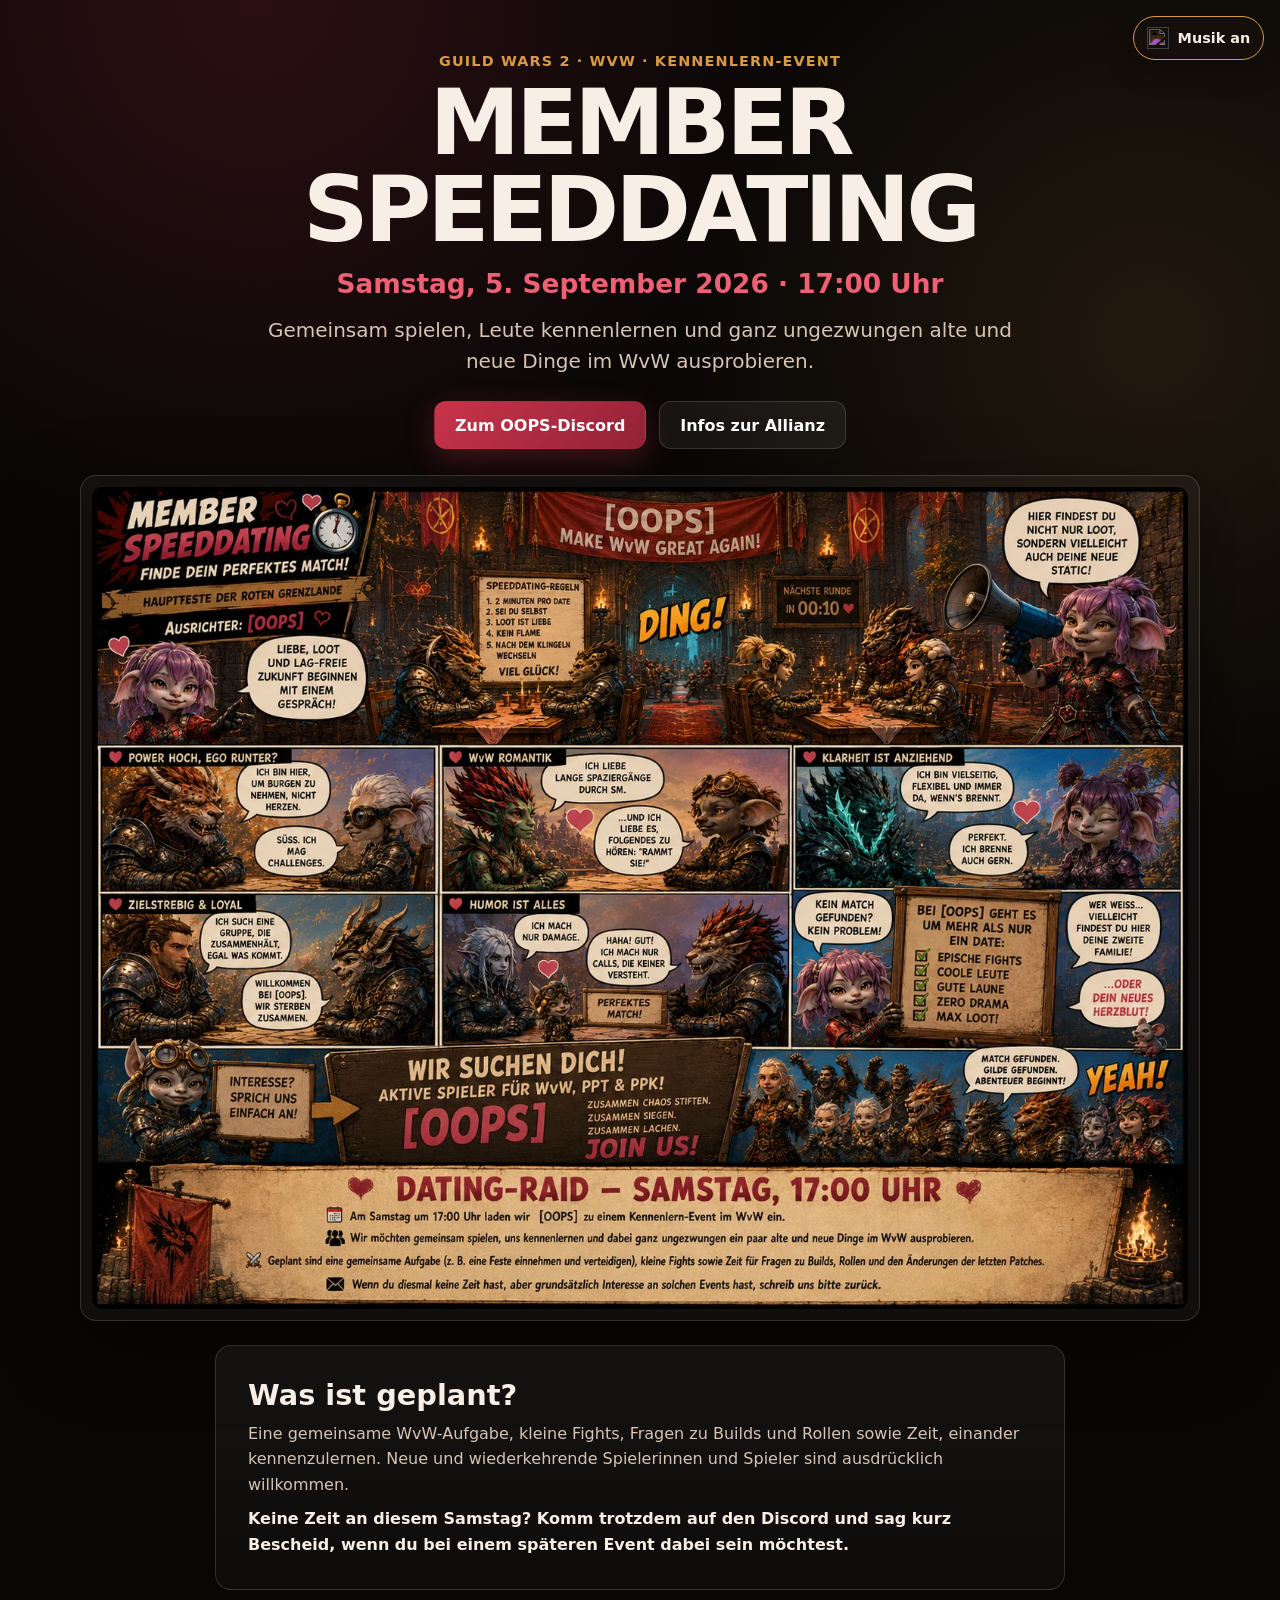
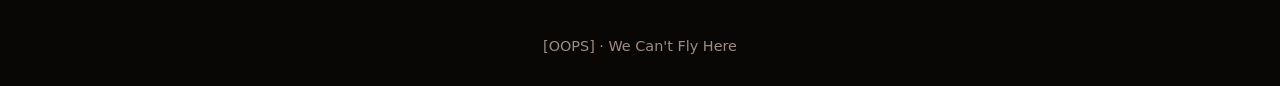
==== index.html @ 7dc0549f "Update index.html" ====
<!doctype html>
<html lang="de">
<head>
  <meta charset="utf-8">
  <meta name="viewport" content="width=device-width, initial-scale=1">
  <meta name="description" content="[OOPS] Member Speeddating: Kennenlern-Event im Guild Wars 2 WvW am Samstag, 1. August 2026, um 17:00 Uhr.">
  <meta name="theme-color" content="#120b09">
  <meta property="og:title" content="[OOPS] Member Speeddating – Samstag, 17:00 Uhr">
  <meta property="og:description" content="Gemeinsam spielen, Leute kennenlernen und WvW ausprobieren. Komm auf unseren Discord!">
  <meta property="og:type" content="website">
  <meta property="og:image" content="assets/speeddating.webp">
  <title>[OOPS] Member Speeddating – Samstag, 17:00 Uhr</title>
  <link rel="preload" href="assets/speeddating.webp" as="image" type="image/webp">
  <link rel="preload" href="OOPS-Dating-Raid.mp3" as="audio" type="audio/mpeg">
  <link rel="stylesheet" href="styles.css">
</head>
<body>
  <audio id="background-music" src="OOPS-Dating-Raid.mp3" autoplay loop preload="auto" playsinline aria-hidden="true"></audio>

  <button class="sound-toggle" id="sound-toggle" type="button" aria-label="Hintergrundmusik stummschalten" aria-pressed="false" title="Hintergrundmusik stummschalten">
    <img src="https://upload.wikimedia.org/wikipedia/commons/3/3f/Mute_Icon.svg" width="24" height="24" alt="">
    <span class="sound-toggle-label">Ton aus</span>
  </button>

  <main>
    <section class="hero" aria-labelledby="event-title">
      <div class="eyebrow">Guild Wars 2 · WvW · Kennenlern-Event</div>
      <h1 id="event-title">Member Speeddating</h1>
      <p class="date"><time datetime="2026-09-05T17:00:00+02:00">Samstag, 5. September 2026 · 17:00 Uhr</time></p>
      <p class="intro">Gemeinsam spielen, Leute kennenlernen und ganz ungezwungen alte und neue Dinge im WvW ausprobieren.</p>

      <div class="actions" aria-label="Wichtige Links">
        <a class="button primary" href="https://discord.gg/EwYqEqCdZz" target="_blank" rel="noopener noreferrer">Zum OOPS-Discord</a>
        <a class="button secondary" href="https://gw2mists.com/de/alliances/We%20Cant%20Fly%20Here" target="_blank" rel="noopener noreferrer">Infos zur Allianz</a>
      </div>

      <figure class="flyer">
        <img src="assets/speeddating.webp" width="1400" height="1050" alt="Flyer zum OOPS Member Speeddating mit Informationen zum WvW-Kennenlern-Event am Samstag um 17 Uhr.">
      </figure>

      <div class="event-info">
        <h2>Was ist geplant?</h2>
        <p>Eine gemeinsame WvW-Aufgabe, kleine Fights, Fragen zu Builds und Rollen sowie Zeit, einander kennenzulernen. Neue und wiederkehrende Spielerinnen und Spieler sind ausdrücklich willkommen.</p>
        <p class="note">Keine Zeit an diesem Samstag? Komm trotzdem auf den Discord und sag kurz Bescheid, wenn du bei einem späteren Event dabei sein möchtest.</p>
      </div>
    </section>
  </main>

  <footer>
    <span>[OOPS] · We Can't Fly Here</span>
  </footer>

  <script>
    const backgroundMusic = document.getElementById('background-music');
    const soundToggle = document.getElementById('sound-toggle');
    const soundToggleLabel = soundToggle.querySelector('.sound-toggle-label');

    backgroundMusic.volume = 0.4;

    function updateSoundToggle() {
      const isMuted = backgroundMusic.muted;
      const actionText = isMuted ? 'Ton an' : 'Ton aus';
      const accessibleText = isMuted
        ? 'Hintergrundmusik einschalten'
        : 'Hintergrundmusik stummschalten';

      soundToggle.classList.toggle('is-muted', isMuted);
      soundToggle.setAttribute('aria-pressed', String(isMuted));
      soundToggle.setAttribute('aria-label', accessibleText);
      soundToggle.title = accessibleText;
      soundToggleLabel.textContent = actionText;
    }

    async function startBackgroundMusic() {
      try {
        await backgroundMusic.play();
        soundToggle.classList.remove('needs-start');
        updateSoundToggle();
        return true;
      } catch (error) {
        soundToggle.classList.add('needs-start');
        soundToggle.setAttribute('aria-label', 'Hintergrundmusik starten');
        soundToggle.title = 'Hintergrundmusik starten';
        soundToggleLabel.textContent = 'Musik an';
        return false;
      }
    }

    soundToggle.addEventListener('click', async () => {
      if (backgroundMusic.paused) {
        backgroundMusic.muted = false;
        await startBackgroundMusic();
        return;
      }

      backgroundMusic.muted = !backgroundMusic.muted;
      updateSoundToggle();
    });

    async function startAfterInteraction(event) {
      if (event.target instanceof Element && event.target.closest('#sound-toggle')) {
        return;
      }

      const started = await startBackgroundMusic();
      if (started) {
        document.removeEventListener('click', startAfterInteraction);
        document.removeEventListener('keydown', startAfterInteraction);
      }
    }

    document.addEventListener('click', startAfterInteraction);
    document.addEventListener('keydown', startAfterInteraction);
    startBackgroundMusic();
  </script>
</body>
</html>
---- styles.css ----
:root {
  color-scheme: dark;
  --bg: #090706;
  --panel: #17100d;
  --text: #f7eee5;
  --muted: #d7c4b2;
  --red: #c9344a;
  --red-light: #ee6074;
  --gold: #d89b45;
  --line: rgba(255,255,255,.14);
  --shadow: 0 24px 70px rgba(0,0,0,.5);
}

* { box-sizing: border-box; }
html { scroll-behavior: smooth; }
body {
  margin: 0;
  min-height: 100vh;
  font-family: Inter, ui-sans-serif, system-ui, -apple-system, BlinkMacSystemFont, "Segoe UI", sans-serif;
  color: var(--text);
  background:
    radial-gradient(circle at 20% 0%, rgba(201,52,74,.18), transparent 34rem),
    radial-gradient(circle at 90% 20%, rgba(216,155,69,.12), transparent 30rem),
    var(--bg);
}

main { padding: clamp(1rem, 4vw, 3.5rem) 1rem 2rem; }
.hero { width: min(1120px, 100%); margin: 0 auto; text-align: center; }
.eyebrow {
  display: inline-block;
  margin-bottom: .7rem;
  color: var(--gold);
  font-weight: 800;
  letter-spacing: .08em;
  text-transform: uppercase;
  font-size: clamp(.72rem, 1.8vw, .9rem);
}
h1 {
  margin: 0;
  font-size: clamp(2.4rem, 8vw, 5.7rem);
  line-height: .95;
  letter-spacing: -.045em;
  text-transform: uppercase;
}
.date {
  margin: .9rem 0 0;
  color: var(--red-light);
  font-size: clamp(1.15rem, 3vw, 1.65rem);
  font-weight: 850;
}
.intro {
  max-width: 760px;
  margin: 1rem auto 1.5rem;
  color: var(--muted);
  font-size: clamp(1rem, 2.2vw, 1.25rem);
  line-height: 1.55;
}
.actions {
  display: flex;
  flex-wrap: wrap;
  justify-content: center;
  gap: .8rem;
  margin-bottom: 1.6rem;
}
.button {
  display: inline-flex;
  min-height: 3rem;
  align-items: center;
  justify-content: center;
  padding: .8rem 1.25rem;
  border: 1px solid transparent;
  border-radius: .75rem;
  color: white;
  font-weight: 800;
  text-decoration: none;
  transition: transform .15s ease, filter .15s ease, border-color .15s ease;
}
.button:hover { transform: translateY(-2px); filter: brightness(1.08); }
.button:focus-visible { outline: 3px solid white; outline-offset: 3px; }
.primary { background: linear-gradient(135deg, var(--red), #922236); box-shadow: 0 10px 30px rgba(201,52,74,.3); }
.secondary { background: rgba(255,255,255,.06); border-color: var(--line); }
.flyer {
  margin: 0;
  padding: clamp(.35rem, 1vw, .7rem);
  border: 1px solid var(--line);
  border-radius: 1rem;
  background: rgba(255,255,255,.035);
  box-shadow: var(--shadow);
}
.flyer img {
  display: block;
  width: 100%;
  height: auto;
  border-radius: .65rem;
}
.event-info {
  margin: 1.5rem auto 0;
  padding: clamp(1.2rem, 3vw, 2rem);
  max-width: 850px;
  border: 1px solid var(--line);
  border-radius: 1rem;
  background: linear-gradient(180deg, rgba(255,255,255,.055), rgba(255,255,255,.025));
  text-align: left;
}
.event-info h2 { margin: 0 0 .55rem; font-size: clamp(1.35rem, 3vw, 1.8rem); }
.event-info p { margin: .55rem 0 0; color: var(--muted); line-height: 1.6; }
.event-info .note { color: var(--text); font-weight: 650; }
footer { padding: 1rem 1rem 2rem; color: #9d8c80; text-align: center; font-size: .9rem; }

.sound-toggle {
  position: fixed;
  z-index: 20;
  top: max(1rem, env(safe-area-inset-top));
  right: max(1rem, env(safe-area-inset-right));
  display: inline-flex;
  min-height: 2.75rem;
  align-items: center;
  gap: .55rem;
  padding: .62rem .8rem;
  border: 1px solid var(--line);
  border-radius: 999px;
  color: var(--text);
  background: rgba(23,16,13,.9);
  box-shadow: 0 8px 28px rgba(0,0,0,.35);
  backdrop-filter: blur(12px);
  cursor: pointer;
  font: inherit;
  font-size: .9rem;
  font-weight: 800;
  transition: transform .15s ease, border-color .15s ease, background .15s ease;
}
.sound-toggle:hover { transform: translateY(-2px); background: rgba(35,24,20,.96); }
.sound-toggle:focus-visible { outline: 3px solid white; outline-offset: 3px; }
.sound-toggle img {
  width: 1.35rem;
  height: 1.35rem;
  filter: invert(1);
}
.sound-toggle.is-muted img { opacity: .6; }
.sound-toggle.needs-start { border-color: var(--gold); }

@media (max-width: 520px) {
  .actions { display: grid; grid-template-columns: 1fr; }
  .button { width: 100%; }
  .sound-toggle {
    top: max(.65rem, env(safe-area-inset-top));
    right: max(.65rem, env(safe-area-inset-right));
    padding: .65rem;
  }
  .sound-toggle-label {
    position: absolute;
    width: 1px;
    height: 1px;
    padding: 0;
    margin: -1px;
    overflow: hidden;
    clip: rect(0, 0, 0, 0);
    white-space: nowrap;
    border: 0;
  }
}

@media (prefers-reduced-motion: reduce) {
  html { scroll-behavior: auto; }
  .button,
  .sound-toggle { transition: none; }
}
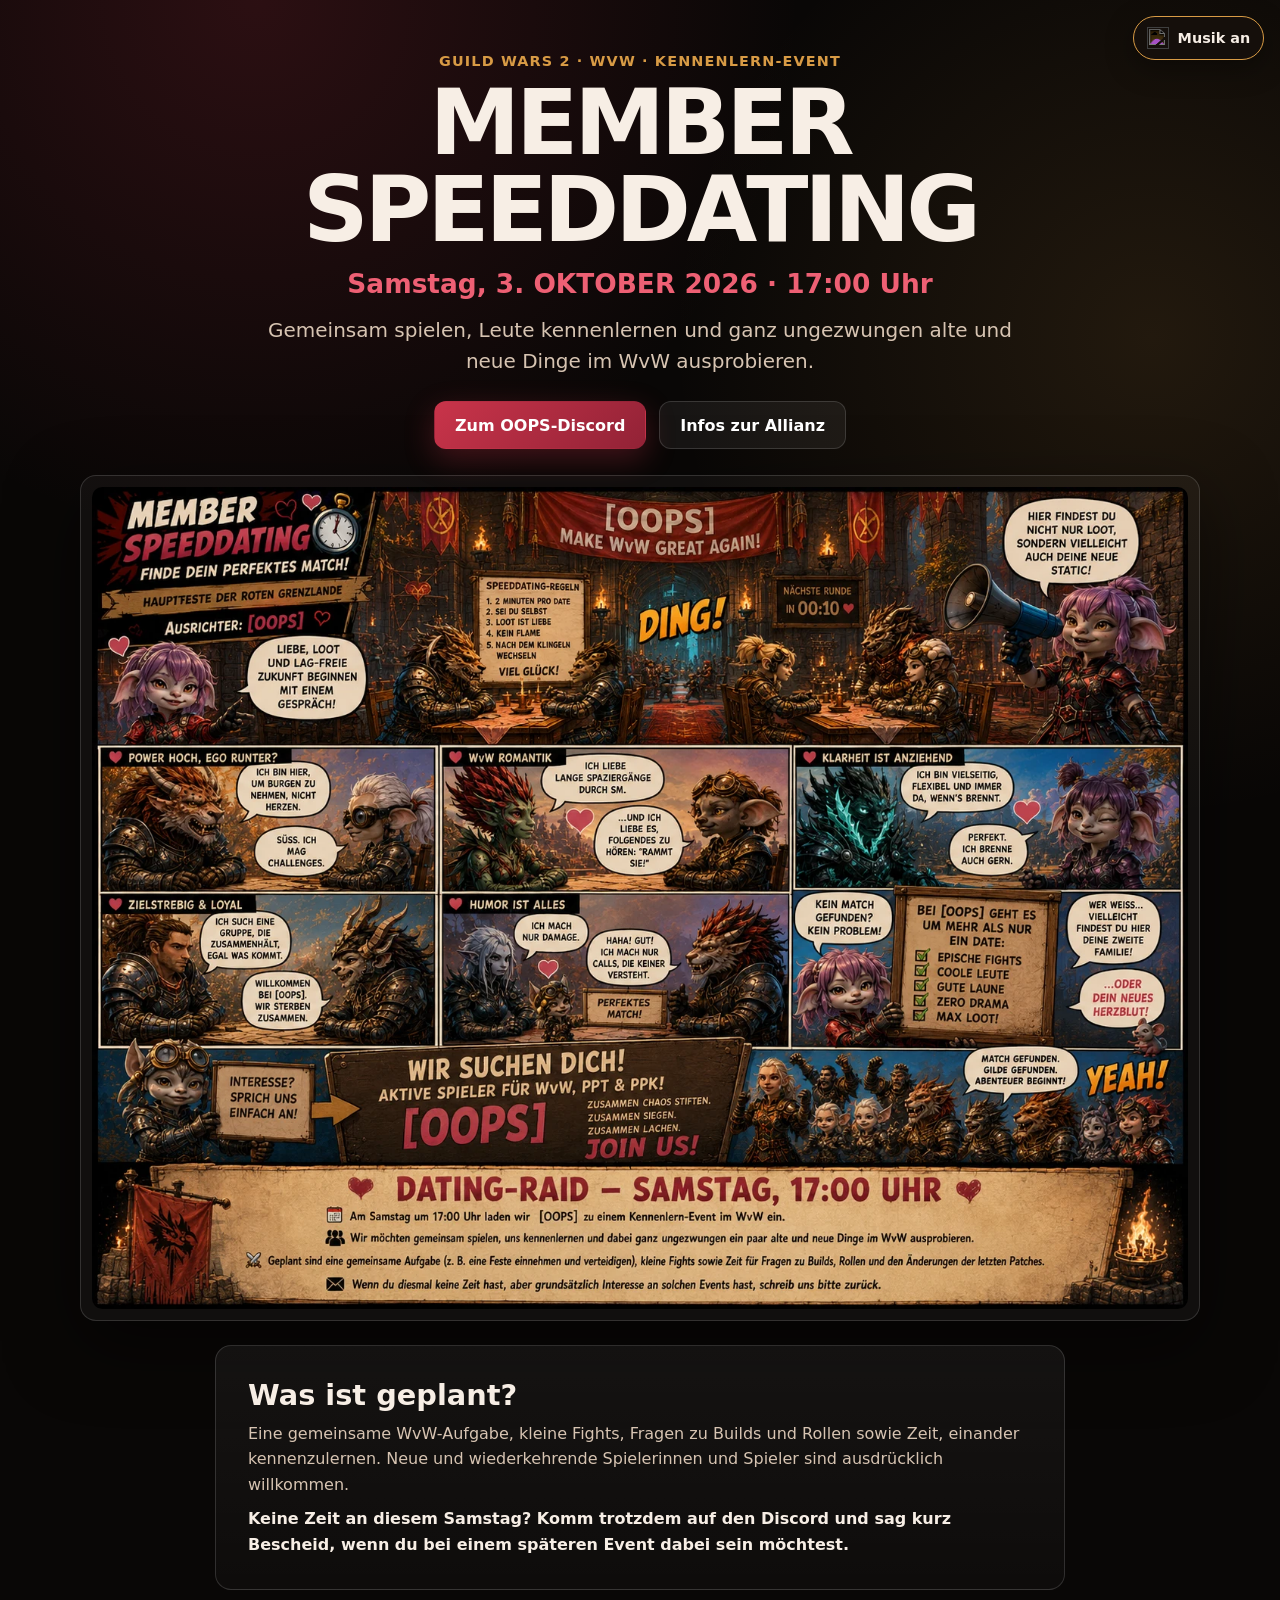
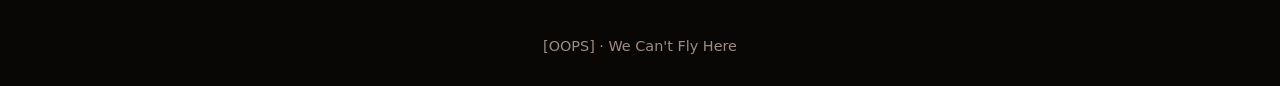
==== commit a41df20f: "Update index.html" ====
--- a/index.html
+++ b/index.html
@@ -26,11 +26,11 @@
     <section class="hero" aria-labelledby="event-title">
       <div class="eyebrow">Guild Wars 2 · WvW · Kennenlern-Event</div>
       <h1 id="event-title">Member Speeddating</h1>
-      <p class="date"><time datetime="2026-09-05T17:00:00+02:00">Samstag, 5. September 2026 · 17:00 Uhr</time></p>
+      <p class="date"><time datetime="2026-10-03T17:00:00+02:00">Samstag, 3. OKTOBER 2026 · 17:00 Uhr</time></p>
       <p class="intro">Gemeinsam spielen, Leute kennenlernen und ganz ungezwungen alte und neue Dinge im WvW ausprobieren.</p>
 
       <div class="actions" aria-label="Wichtige Links">
-        <a class="button primary" href="https://discord.gg/EwYqEqCdZz" target="_blank" rel="noopener noreferrer">Zum OOPS-Discord</a>
+        <a class="button primary" href="https://discord.gg/ZrN9NzZTzS" target="_blank" rel="noopener noreferrer">Zum OOPS-Discord</a>
         <a class="button secondary" href="https://gw2mists.com/de/alliances/We%20Cant%20Fly%20Here" target="_blank" rel="noopener noreferrer">Infos zur Allianz</a>
       </div>
 
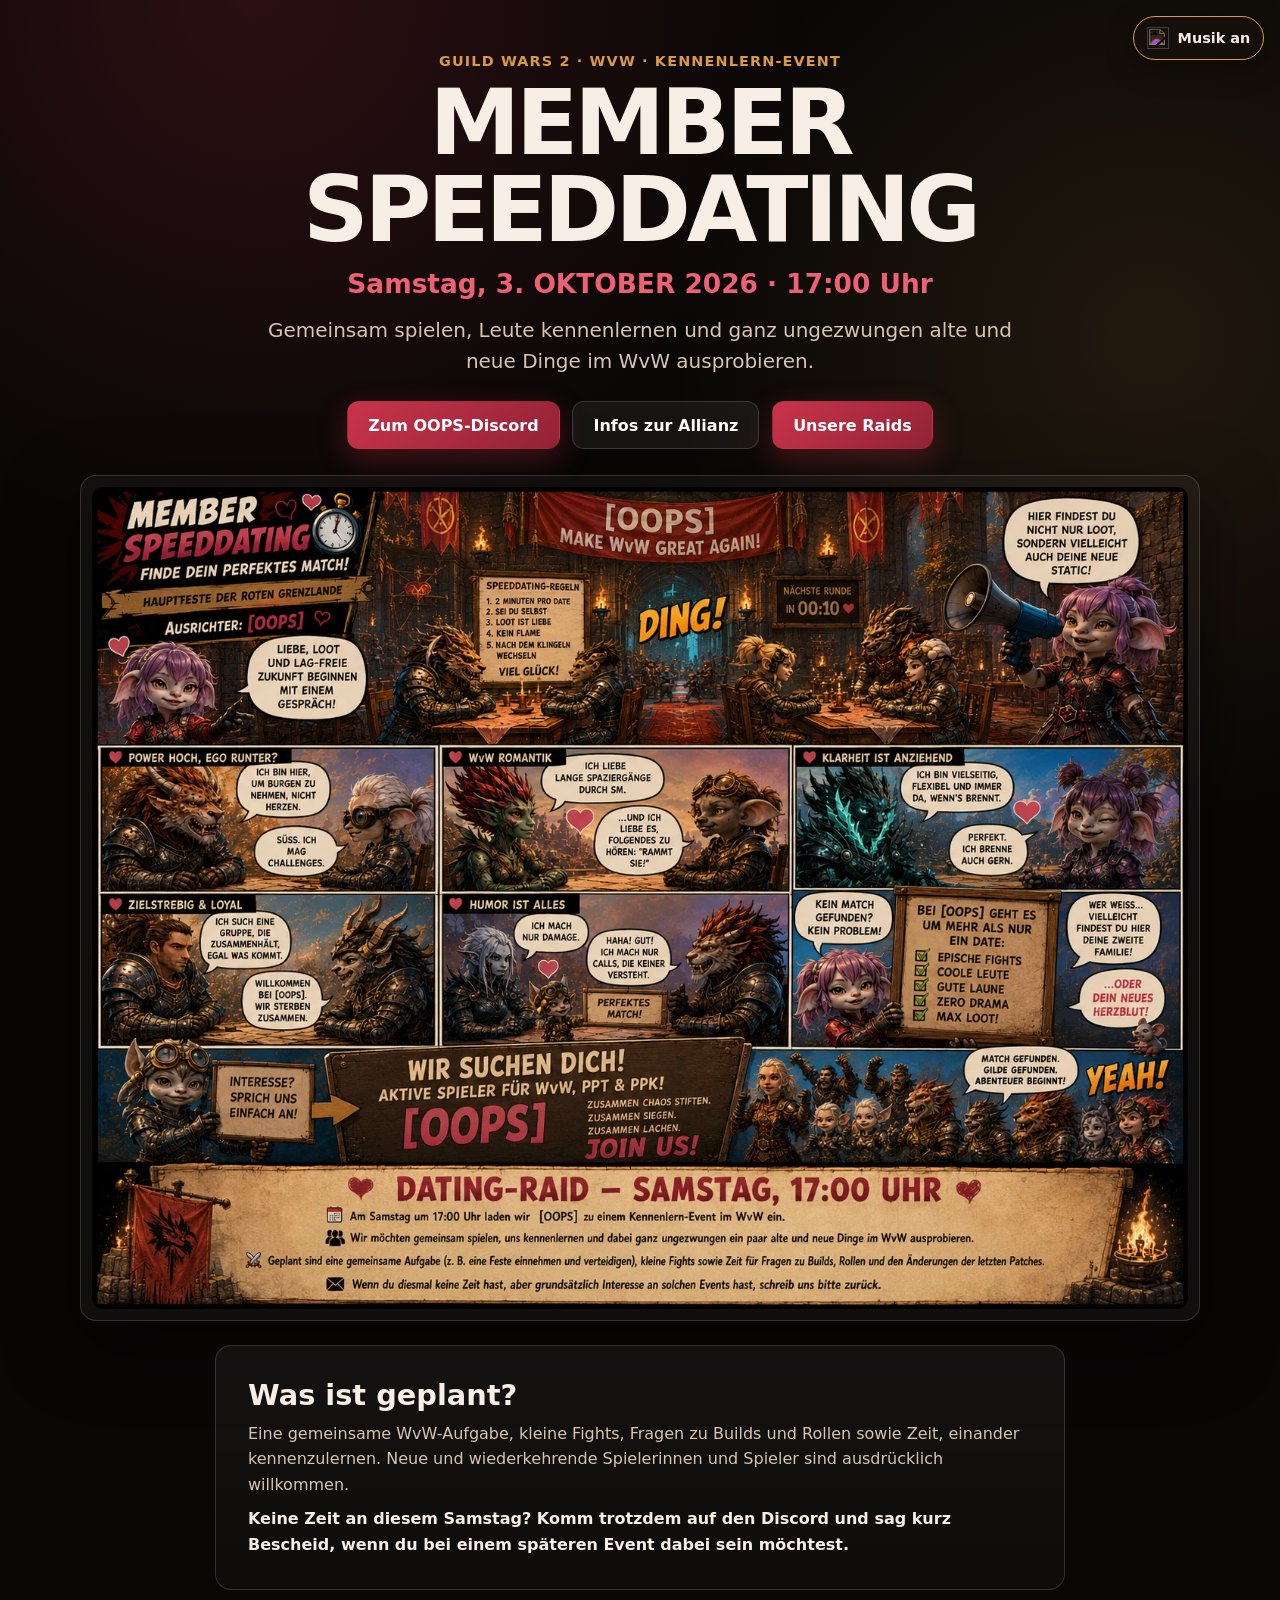
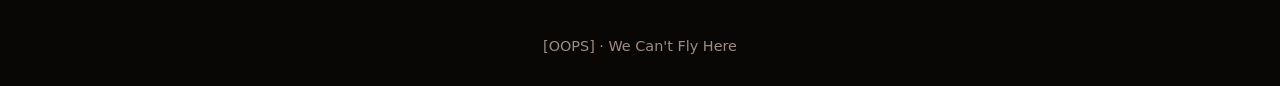
==== commit b316f6d1: "Füge Link zum OOPS Raid-Kalender in index.html hinzu" ====
--- a/index.html
+++ b/index.html
@@ -32,6 +32,7 @@
       <div class="actions" aria-label="Wichtige Links">
         <a class="button primary" href="https://discord.gg/ZrN9NzZTzS" target="_blank" rel="noopener noreferrer">Zum OOPS-Discord</a>
         <a class="button secondary" href="https://gw2mists.com/de/alliances/We%20Cant%20Fly%20Here" target="_blank" rel="noopener noreferrer">Infos zur Allianz</a>
+        <a class="button primary" href="https://raids.joinoops.win" rel="noopener noreferrer" title="OOPS Raid-Kalender">Unsere Raids</a>
       </div>
 
       <figure class="flyer">
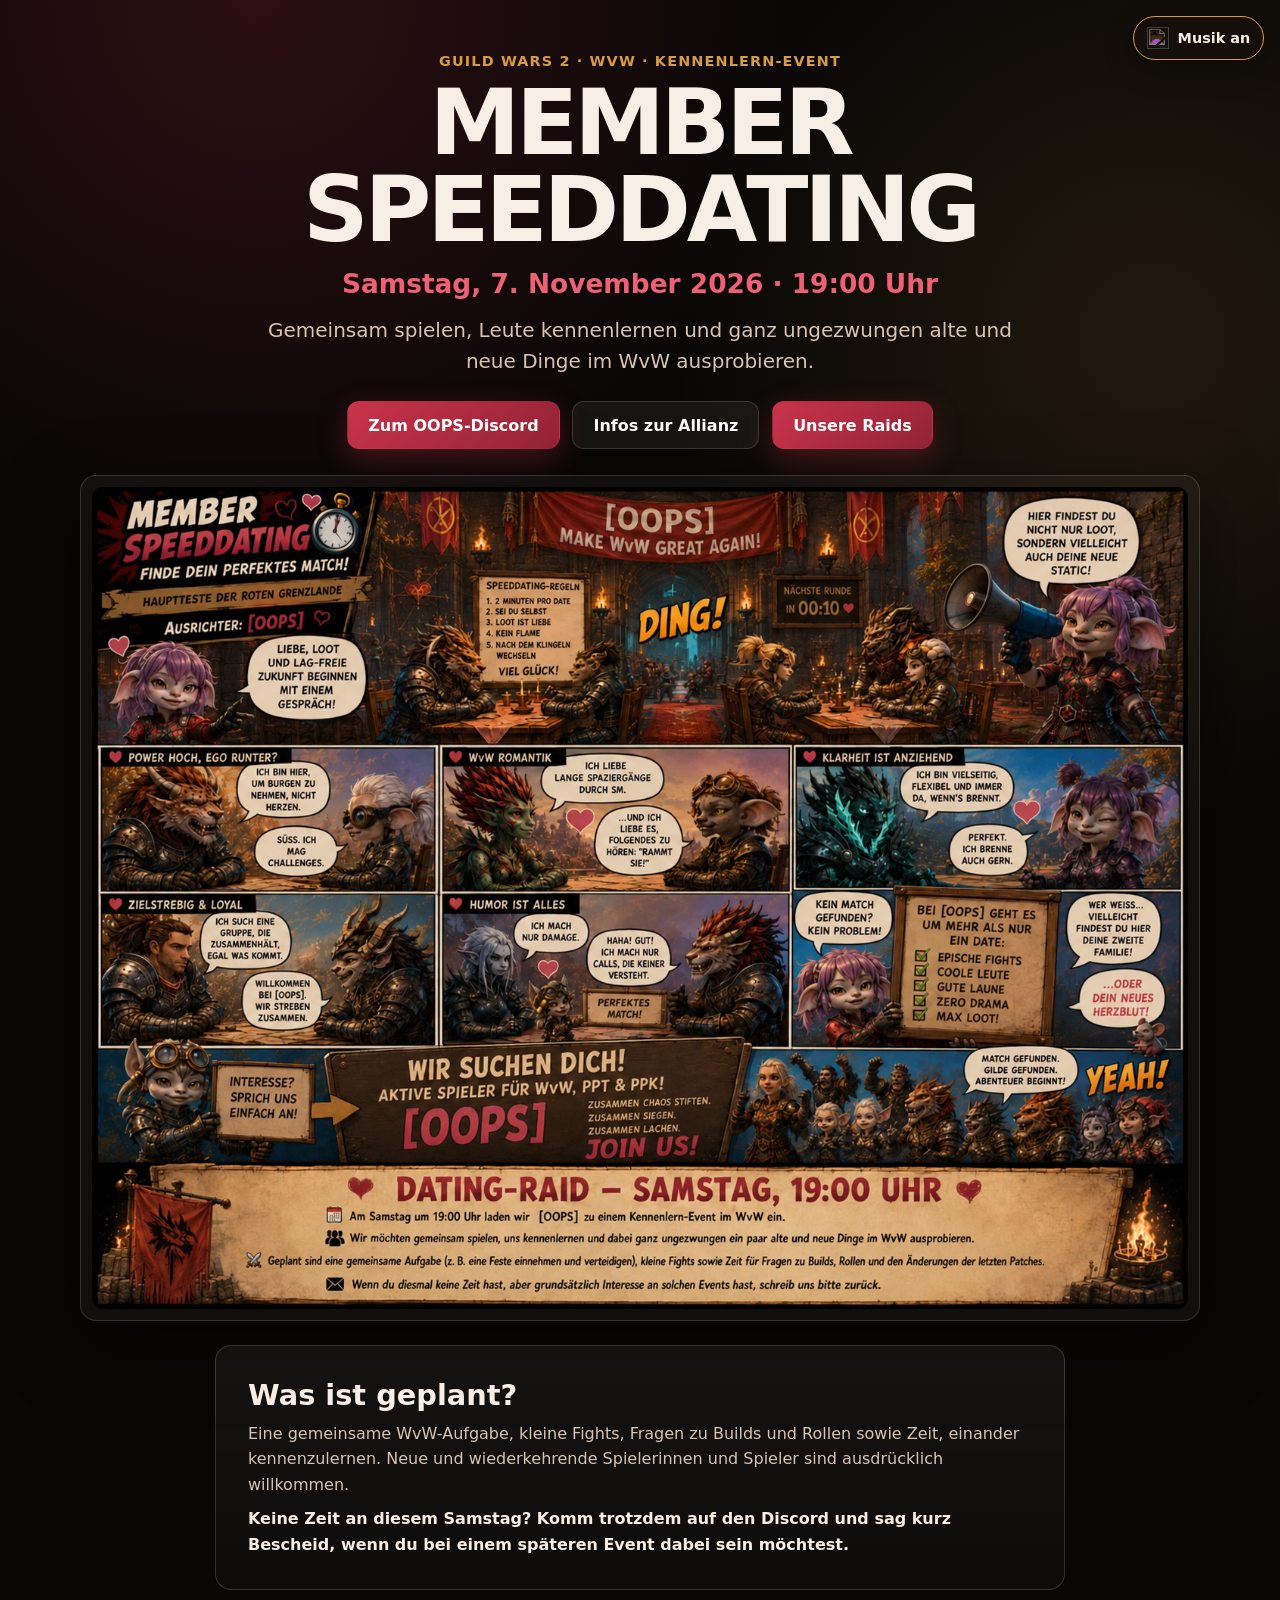
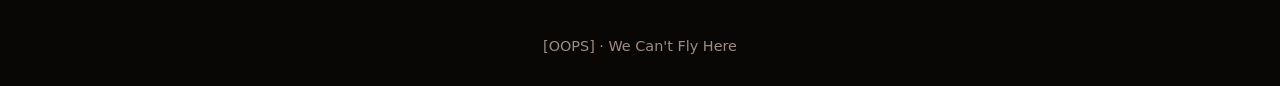
==== commit db377e88: "Aktualisiere Eventdetails für das Member Speeddating und füge das neue Flyer-Bild hinzu" ====
--- a/index.html
+++ b/index.html
@@ -3,14 +3,14 @@
 <head>
   <meta charset="utf-8">
   <meta name="viewport" content="width=device-width, initial-scale=1">
-  <meta name="description" content="[OOPS] Member Speeddating: Kennenlern-Event im Guild Wars 2 WvW am Samstag, 1. August 2026, um 17:00 Uhr.">
+  <meta name="description" content="[OOPS] Member Speeddating: Kennenlern-Event im Guild Wars 2 WvW am Samstag, 7. November 2026, um 19:00 Uhr.">
   <meta name="theme-color" content="#120b09">
-  <meta property="og:title" content="[OOPS] Member Speeddating – Samstag, 17:00 Uhr">
+  <meta property="og:title" content="[OOPS] Member Speeddating – Samstag, 19:00 Uhr">
   <meta property="og:description" content="Gemeinsam spielen, Leute kennenlernen und WvW ausprobieren. Komm auf unseren Discord!">
   <meta property="og:type" content="website">
-  <meta property="og:image" content="assets/speeddating.webp">
-  <title>[OOPS] Member Speeddating – Samstag, 17:00 Uhr</title>
-  <link rel="preload" href="assets/speeddating.webp" as="image" type="image/webp">
+  <meta property="og:image" content="assets/speeddating.png">
+  <title>[OOPS] Member Speeddating – Samstag, 19:00 Uhr</title>
+  <link rel="preload" href="assets/speeddating.png" as="image" type="image/webp">
   <link rel="preload" href="OOPS-Dating-Raid.mp3" as="audio" type="audio/mpeg">
   <link rel="stylesheet" href="styles.css">
 </head>
@@ -26,7 +26,7 @@
     <section class="hero" aria-labelledby="event-title">
       <div class="eyebrow">Guild Wars 2 · WvW · Kennenlern-Event</div>
       <h1 id="event-title">Member Speeddating</h1>
-      <p class="date"><time datetime="2026-10-03T17:00:00+02:00">Samstag, 3. OKTOBER 2026 · 17:00 Uhr</time></p>
+      <p class="date"><time datetime="2026-11-07T19:00:00+02:00">Samstag, 7. November 2026 · 19:00 Uhr</time></p>
       <p class="intro">Gemeinsam spielen, Leute kennenlernen und ganz ungezwungen alte und neue Dinge im WvW ausprobieren.</p>
 
       <div class="actions" aria-label="Wichtige Links">
@@ -36,7 +36,7 @@
       </div>
 
       <figure class="flyer">
-        <img src="assets/speeddating.webp" width="1400" height="1050" alt="Flyer zum OOPS Member Speeddating mit Informationen zum WvW-Kennenlern-Event am Samstag um 17 Uhr.">
+        <img src="assets/speeddating.png" width="1400" height="1050" alt="Flyer zum OOPS Member Speeddating mit Informationen zum WvW-Kennenlern-Event am Samstag um 19 Uhr.">
       </figure>
 
       <div class="event-info">
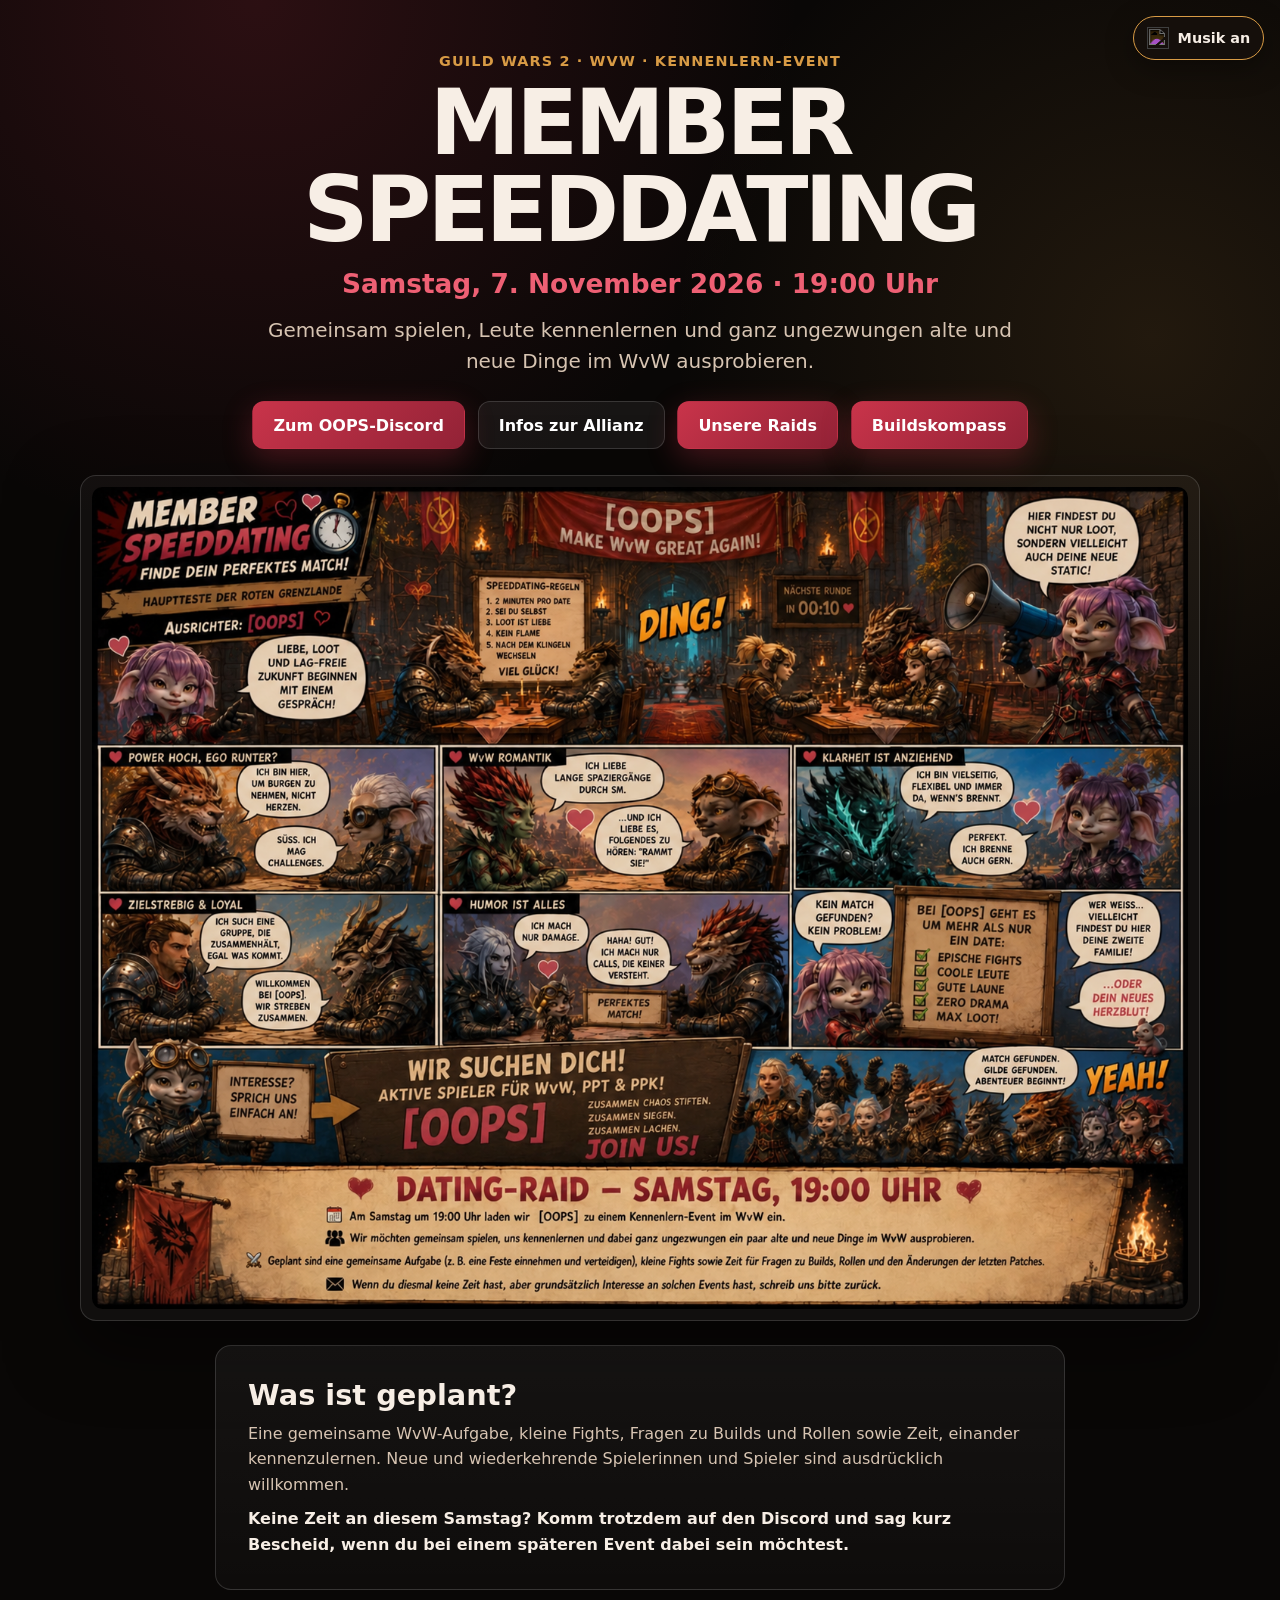
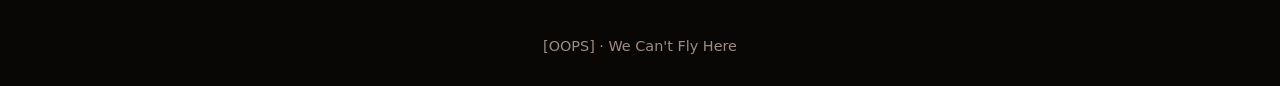
==== commit 17697d0d: "Füge Link zum Buildskompass in die Navigation ein: verbessere den Zugriff auf wichtige Ressourcen fü" ====
--- a/index.html
+++ b/index.html
@@ -26,13 +26,14 @@
     <section class="hero" aria-labelledby="event-title">
       <div class="eyebrow">Guild Wars 2 · WvW · Kennenlern-Event</div>
       <h1 id="event-title">Member Speeddating</h1>
-      <p class="date"><time datetime="2026-11-07T19:00:00+02:00">Samstag, 7. November 2026 · 19:00 Uhr</time></p>
+      <p class="date"><time datetime="2026-11-07T19:00:00+01:00">Samstag, 7. November 2026 · 19:00 Uhr</time></p>
       <p class="intro">Gemeinsam spielen, Leute kennenlernen und ganz ungezwungen alte und neue Dinge im WvW ausprobieren.</p>
 
       <div class="actions" aria-label="Wichtige Links">
         <a class="button primary" href="https://discord.gg/ZrN9NzZTzS" target="_blank" rel="noopener noreferrer">Zum OOPS-Discord</a>
         <a class="button secondary" href="https://gw2mists.com/de/alliances/We%20Cant%20Fly%20Here" target="_blank" rel="noopener noreferrer">Infos zur Allianz</a>
         <a class="button primary" href="https://raids.joinoops.win" rel="noopener noreferrer" title="OOPS Raid-Kalender">Unsere Raids</a>
+        <a class="button primary" href="/builds/" title="OOPS Buildskompass">Buildskompass</a>
       </div>
 
       <figure class="flyer">
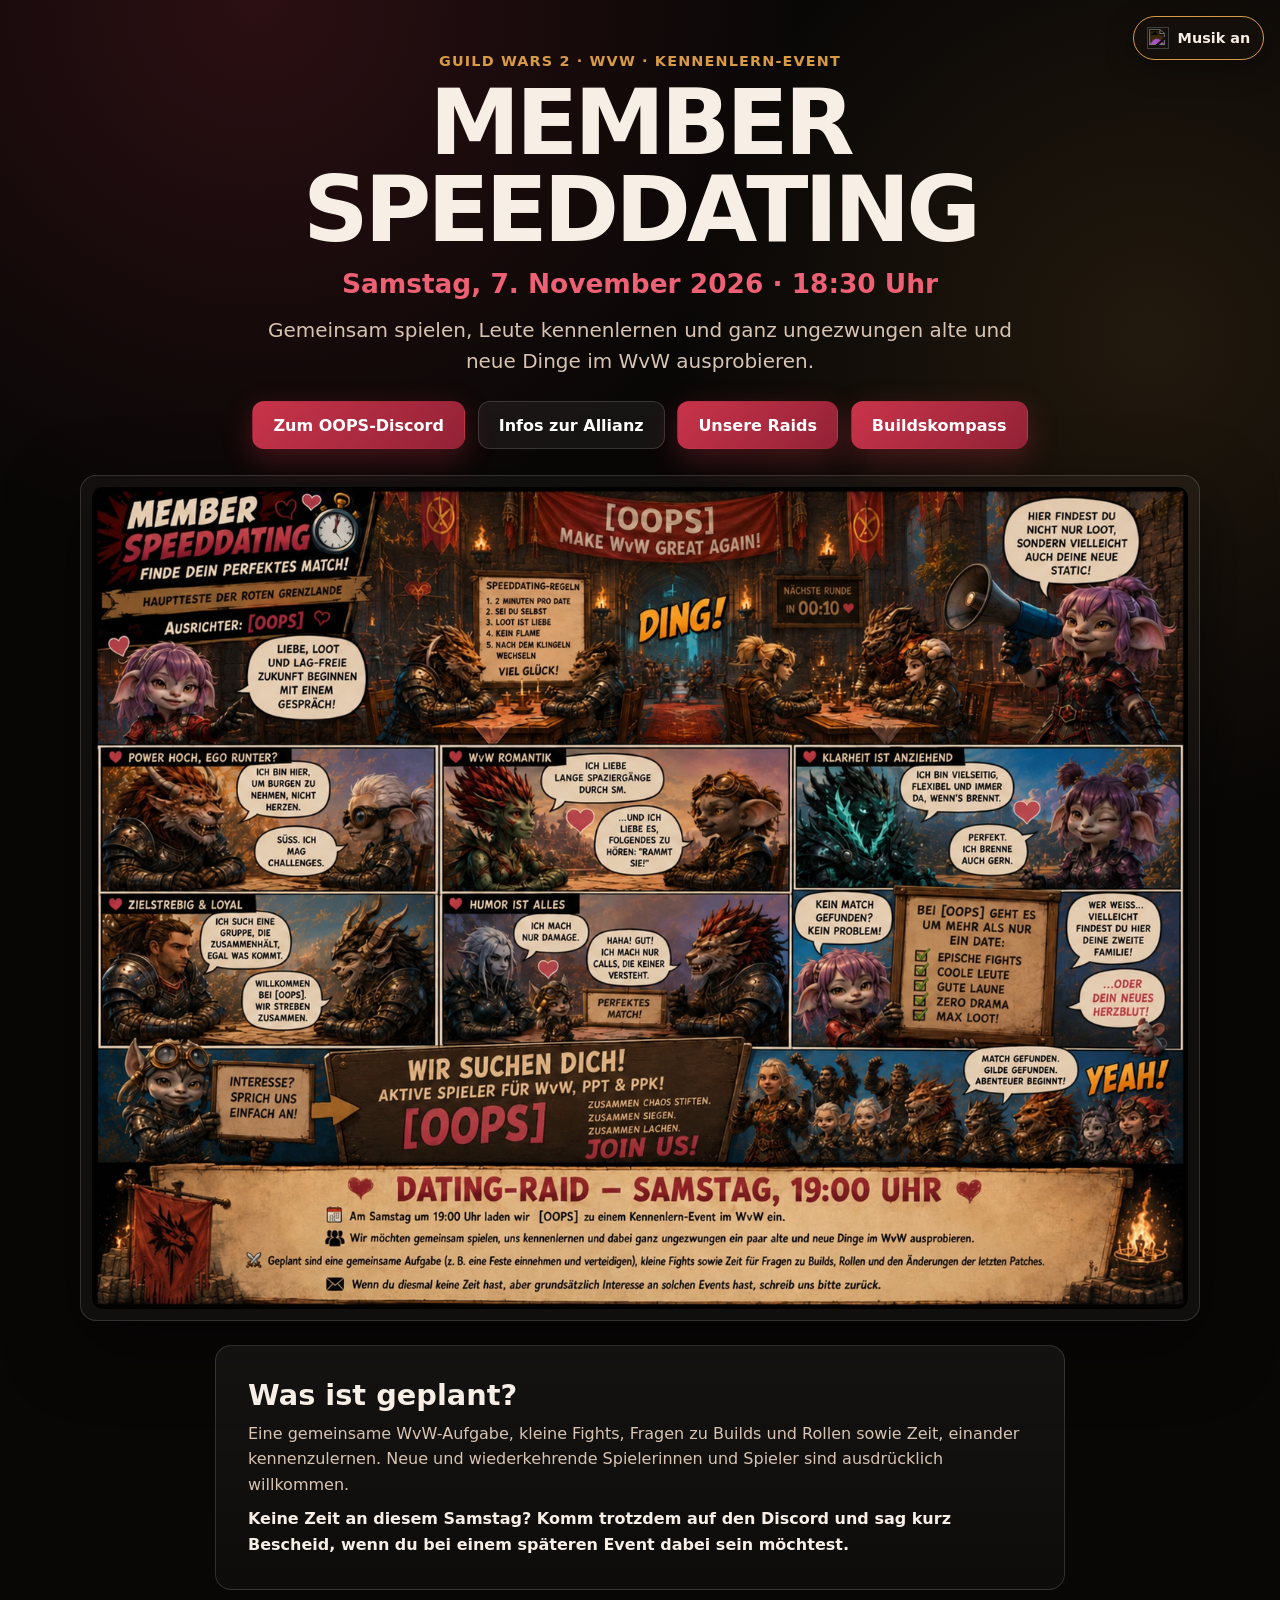
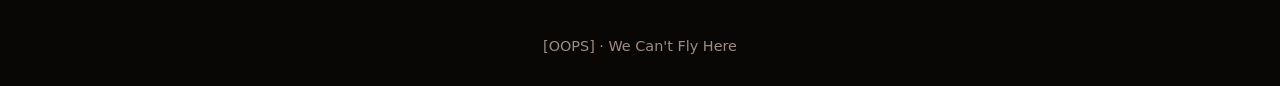
==== commit f037c8c1: "Aktualisiere die Veranstaltungstime in index.html: korrigiere die Uhrzeit des Member Speeddatings au" ====
--- a/index.html
+++ b/index.html
@@ -3,13 +3,13 @@
 <head>
   <meta charset="utf-8">
   <meta name="viewport" content="width=device-width, initial-scale=1">
-  <meta name="description" content="[OOPS] Member Speeddating: Kennenlern-Event im Guild Wars 2 WvW am Samstag, 7. November 2026, um 19:00 Uhr.">
+  <meta name="description" content="[OOPS] Member Speeddating: Kennenlern-Event im Guild Wars 2 WvW am Samstag, 7. November 2026, um 18:30 Uhr.">
   <meta name="theme-color" content="#120b09">
-  <meta property="og:title" content="[OOPS] Member Speeddating – Samstag, 19:00 Uhr">
+  <meta property="og:title" content="[OOPS] Member Speeddating – Samstag, 18:30 Uhr">
   <meta property="og:description" content="Gemeinsam spielen, Leute kennenlernen und WvW ausprobieren. Komm auf unseren Discord!">
   <meta property="og:type" content="website">
   <meta property="og:image" content="assets/speeddating.png">
-  <title>[OOPS] Member Speeddating – Samstag, 19:00 Uhr</title>
+  <title>[OOPS] Member Speeddating – Samstag, 18:30 Uhr</title>
   <link rel="preload" href="assets/speeddating.png" as="image" type="image/webp">
   <link rel="preload" href="OOPS-Dating-Raid.mp3" as="audio" type="audio/mpeg">
   <link rel="stylesheet" href="styles.css">
@@ -26,7 +26,7 @@
     <section class="hero" aria-labelledby="event-title">
       <div class="eyebrow">Guild Wars 2 · WvW · Kennenlern-Event</div>
       <h1 id="event-title">Member Speeddating</h1>
-      <p class="date"><time datetime="2026-11-07T19:00:00+01:00">Samstag, 7. November 2026 · 19:00 Uhr</time></p>
+      <p class="date"><time datetime="2026-11-07T18:30:00+01:00">Samstag, 7. November 2026 · 18:30 Uhr</time></p>
       <p class="intro">Gemeinsam spielen, Leute kennenlernen und ganz ungezwungen alte und neue Dinge im WvW ausprobieren.</p>
 
       <div class="actions" aria-label="Wichtige Links">
